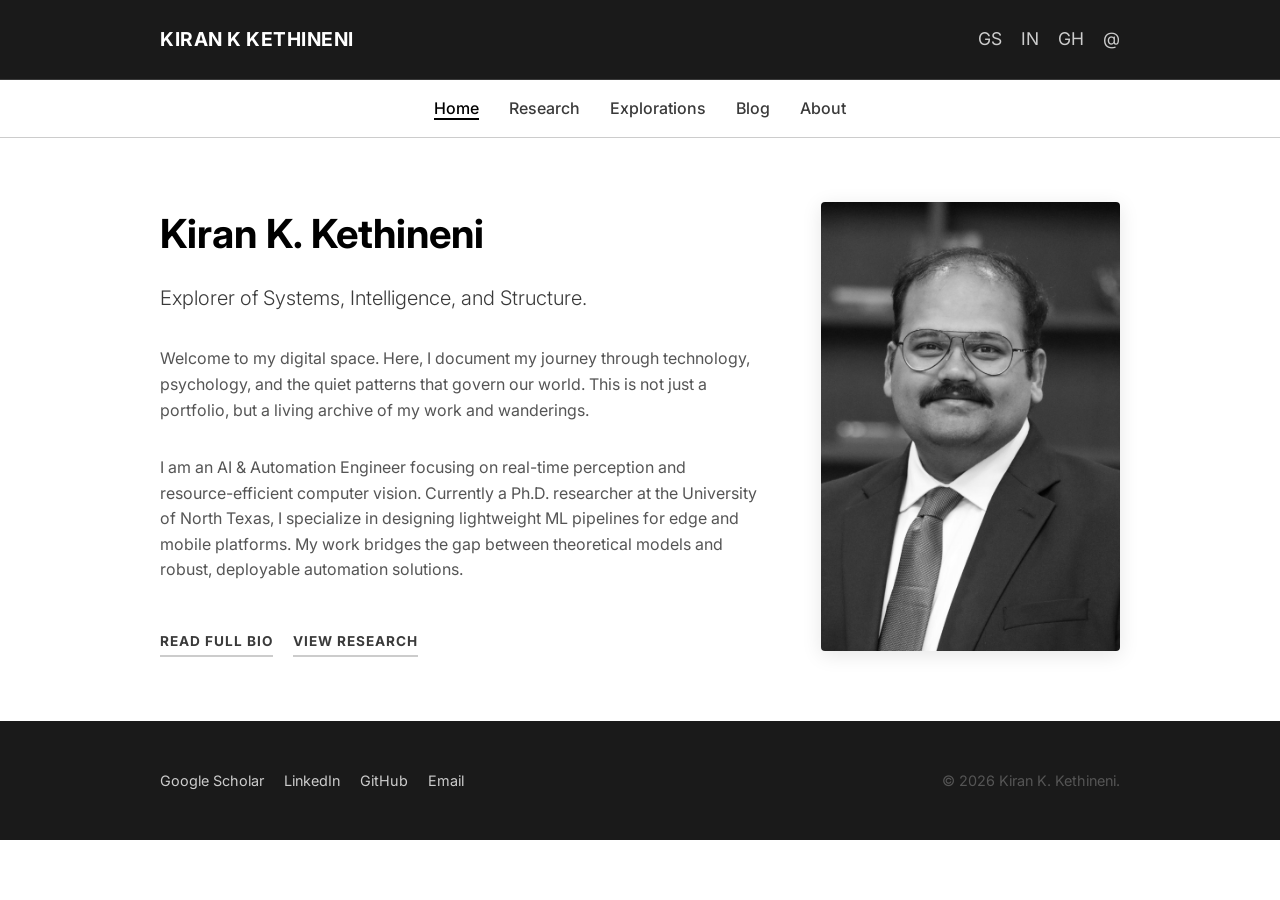
==== index.html @ e65516d9 "first commit" ====
<!DOCTYPE html>
<html lang="en">

<head>
    <meta charset="UTF-8">
    <meta name="viewport" content="width=device-width, initial-scale=1.0">
    <title>Kiran K. Kethineni | Digital Notebook</title>
    <link rel="preconnect" href="https://fonts.googleapis.com">
    <link rel="preconnect" href="https://fonts.gstatic.com" crossorigin>
    <link
        href="https://fonts.googleapis.com/css2?family=Inter:wght@300;400;600;700&family=Roboto:wght@300;400;500&display=swap"
        rel="stylesheet">
    <link rel="stylesheet" href="css/style.css">
    <style>
        .hero-layout {
            display: flex;
            align-items: flex-start;
            /* Align top */
            gap: 4rem;
            margin-top: 4rem;
        }

        .hero-text {
            flex: 2;
        }

        .hero-image-container {
            flex: 1;
            max-width: 300px;
        }

        .hero-image {
            width: 100%;
            height: auto;
            border-radius: 4px;
            /* Slight roundness or strict square? keeping minimal */
            filter: grayscale(100%);
            /* Ensure strict grayscale */
            display: block;
            box-shadow: 0 4px 20px rgba(0, 0, 0, 0.1);
        }

        @media (max-width: 768px) {
            .hero-layout {
                flex-direction: column-reverse;
                /* Image on top on mobile? Or text? Let's do image on top */
                gap: 2rem;
                align-items: center;
                text-align: center;
            }

            .hero-layout {
                flex-direction: column;
            }

            .hero-image-container {
                max-width: 200px;
                margin: 0 auto;
            }
        }
    </style>
</head>

<body>

    <!-- STICKY HEADER -->
    <header></header>

    <!-- NAVIGATION -->
    <nav class="main-nav"></nav>

    <main class="container">
        <!-- HERO SECTION -->
        <section class="hero-layout">

            <div class="hero-text">
                <h1>Kiran K. Kethineni</h1>
                <p style="font-size: 1.25rem; color: var(--gray-700); margin-bottom: 2rem; font-weight: 300;">
                    Explorer of Systems, Intelligence, and Structure.
                </p>

                <p class="mb-4">
                    Welcome to my digital space. Here, I document my journey through technology, psychology, and the
                    quiet patterns that govern our world.
                    This is not just a portfolio, but a living archive of my work and wanderings.
                </p>

                <p class="mb-4">
                    I am an AI & Automation Engineer focusing on real-time perception and resource-efficient computer
                    vision.
                    Currently a Ph.D. researcher at the University of North Texas, I specialize in designing lightweight
                    ML pipelines for edge and mobile platforms.
                    My work bridges the gap between theoretical models and robust, deployable automation solutions.
                </p>

                <div class="flex" style="gap: 20px; flex-wrap: wrap;">
                    <a href="about.html" class="btn-text">Read Full Bio</a>
                    <a href="research.html" class="btn-text">View Research</a>
                </div>
            </div>

            <div class="hero-image-container">
                <img src="images/profile.jpg" alt="Kiran K. Kethineni" class="hero-image">
            </div>

        </section>

        <!-- No other sections as requested (removed work/explore lists) -->

    </main>

    <!-- FOOTER -->
    <footer></footer>

    <script src="js/main.js"></script>
</body>

</html>
---- css/style.css ----
/* STRICT GRAYSCALE PALETTE */
:root {
  --black: #000000;
  --gray-900: #1a1a1a;
  --gray-800: #2a2a2a;
  --gray-700: #3a3a3a;
  --gray-500: #555555;
  --gray-400: #888888;
  --gray-300: #cccccc;
  --gray-100: #f5f5f5;
  --white: #ffffff;

  --bg-body: var(--white);
  --text-main: var(--gray-900);
  --text-muted: var(--gray-500);
  --border-light: var(--gray-300);
  --border-dark: var(--gray-700);
  --header-bg: var(--gray-900);
  --header-text: var(--white);
}

/* GLOBAL RESET & TYPOGRAPHY */
* {
  box-sizing: border-box;
  margin: 0;
  padding: 0;
}

body {
  font-family: 'Inter', 'Roboto', sans-serif;
  color: var(--text-main);
  background-color: var(--bg-body);
  line-height: 1.6;
  font-size: 16px;
  -webkit-font-smoothing: antialiased;
}

a {
  text-decoration: none;
  color: inherit;
  transition: opacity 0.2s ease, border-bottom 0.2s ease;
}

a:hover {
  opacity: 0.7;
}

ul {
  list-style: none;
}

/* LAYOUT UTILITIES */
.container {
  max-width: 1000px;
  margin: 0 auto;
  padding: 0 20px;
}

.flex {
  display: flex;
}

.flex-col {
  display: flex;
  flex-direction: column;
}

.justify-between {
  justify-content: space-between;
}

.align-center {
  align-items: center;
}

.mt-2 {
  margin-top: 1rem;
}

.mt-4 {
  margin-top: 2rem;
}

.mb-2 {
  margin-bottom: 1rem;
}

.mb-4 {
  margin-bottom: 2rem;
}

/* HEADER */
header {
  background-color: var(--header-bg);
  color: var(--header-text);
  padding: 1.5rem 0;
  position: sticky;
  top: 0;
  z-index: 1000;
  border-bottom: 1px solid var(--gray-700);
}

.site-logo {
  font-weight: 700;
  font-size: 1.2rem;
  letter-spacing: 0.5px;
}

.nav-links a {
  margin-left: 20px;
  font-size: 0.9rem;
  color: var(--gray-300);
  text-transform: uppercase;
  letter-spacing: 1px;
}

.nav-links a:hover,
.nav-links a.active {
  color: var(--white);
  border-bottom: 1px solid var(--white);
}

.social-icons a {
  margin-left: 15px;
  color: var(--gray-300);
  font-size: 1.1rem;
}

/* NAVIGATION (Sub-header) */
.main-nav {
  background-color: var(--white);
  border-bottom: 1px solid var(--border-light);
  padding: 1rem 0;
}

.main-nav ul {
  display: flex;
  justify-content: center;
  flex-wrap: wrap;
  gap: 30px;
}

.main-nav a {
  color: var(--gray-700);
  font-weight: 500;
}

.main-nav a:hover {
  color: var(--black);
}

/* FOOTER */
footer {
  background-color: var(--gray-900);
  color: var(--gray-400);
  padding: 3rem 0;
  margin-top: 4rem;
  font-size: 0.9rem;
}

footer .footer-inner {
  width: 100%;
}

footer .social-links {
  display: flex;
  gap: 20px;
}

footer .social-links a {
  margin: 0;
  color: var(--gray-300);
}

footer .copyright {
  margin: 0;
}

@media (max-width: 768px) {
  footer .footer-inner {
    flex-direction: column;
    gap: 20px;
    text-align: center;
  }
}

/* COMPONENTS: ACCORDIONS */
.accordion-item {
  border-bottom: 1px solid var(--border-light);
}

.accordion-header {
  padding: 1.5rem 0;
  cursor: pointer;
  display: flex;
  justify-content: space-between;
  align-items: center;
  font-weight: 600;
  font-size: 1.1rem;
  color: var(--gray-800);
  transition: color 0.3s ease;
}

.accordion-header:hover {
  color: var(--black);
}

.accordion-content {
  max-height: 0;
  overflow: hidden;
  transition: max-height 0.4s ease-out, opacity 0.4s ease;
  opacity: 0;
}

.accordion-content.active {
  padding-bottom: 1.5rem;
  opacity: 1;
}

.accordion-icon {
  font-size: 1.2rem;
  transition: transform 0.3s ease;
}

.active .accordion-icon {
  transform: rotate(180deg);
}

/* TYPOGRAPHY COMPONENTS */
h1 {
  font-size: 2.5rem;
  font-weight: 700;
  color: var(--black);
  margin-bottom: 1rem;
}

h2 {
  font-size: 1.8rem;
  font-weight: 600;
  color: var(--gray-800);
  margin-bottom: 1.5rem;
  margin-top: 3rem;
  border-left: 4px solid var(--gray-300);
  padding-left: 1rem;
}

p {
  color: var(--gray-500);
  margin-bottom: 1rem;
  max-width: 700px;
}

/* BUTTONS (Text based mostly) */
.btn-text {
  text-transform: uppercase;
  font-size: 0.85rem;
  font-weight: 700;
  letter-spacing: 1px;
  border-bottom: 2px solid var(--gray-300);
  padding-bottom: 2px;
  color: var(--gray-700);
  display: inline-block;
  margin-top: 1rem;
}

.btn-text:hover {
  color: var(--black);
  border-color: var(--black);
}
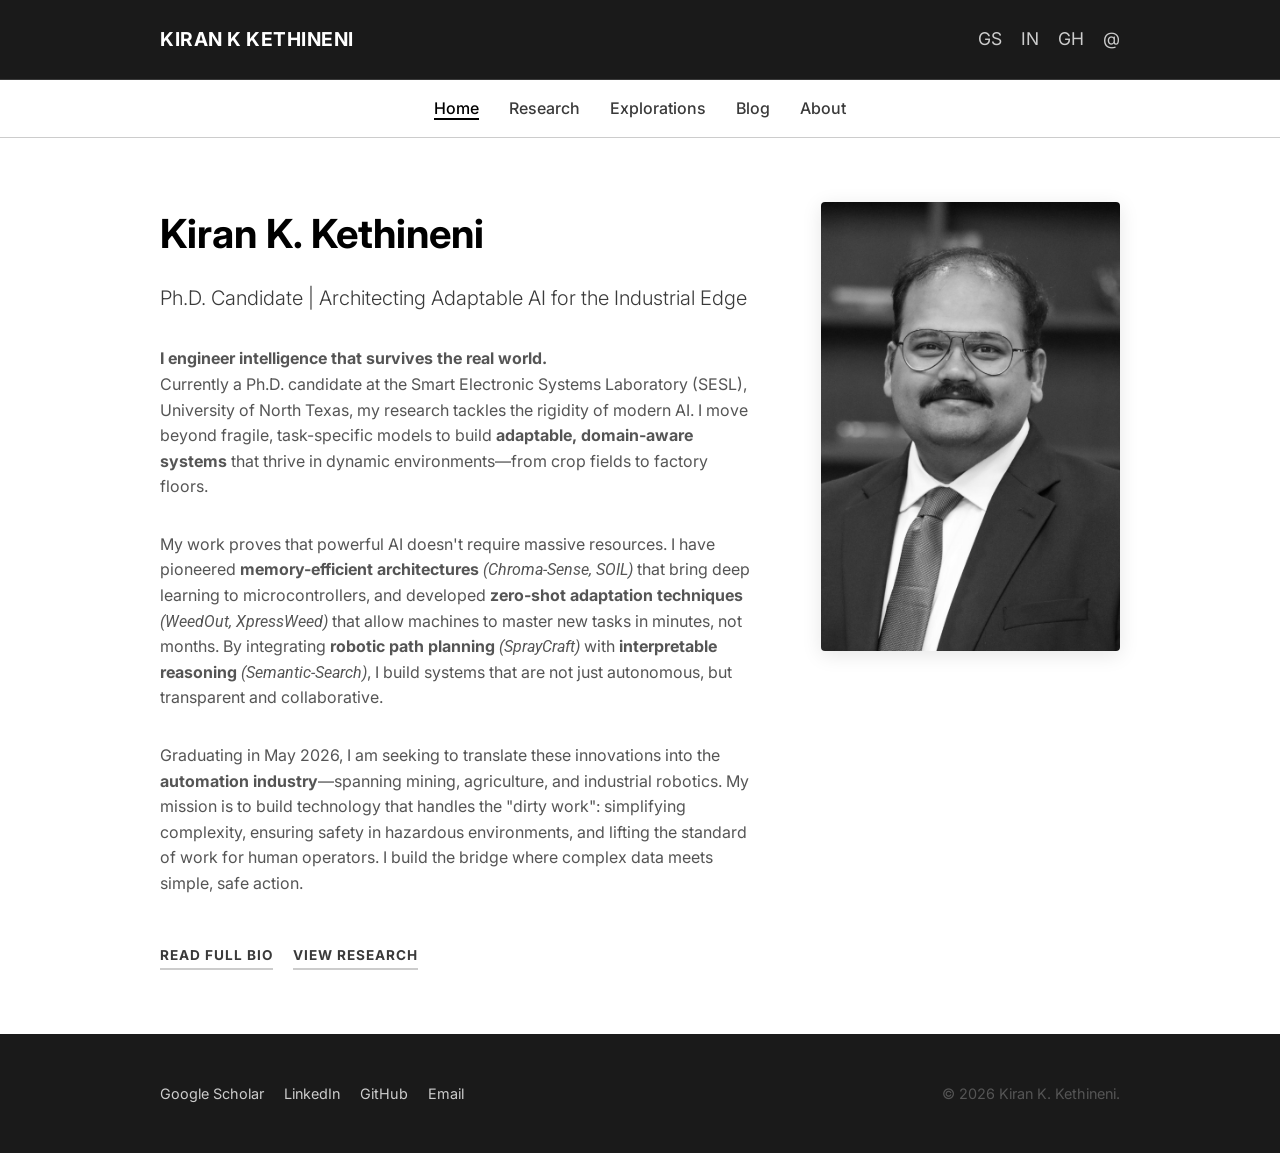
==== commit 156cb7ee: "Timeline start" ====
--- a/index.html
+++ b/index.html
@@ -76,21 +76,33 @@
             <div class="hero-text">
                 <h1>Kiran K. Kethineni</h1>
                 <p style="font-size: 1.25rem; color: var(--gray-700); margin-bottom: 2rem; font-weight: 300;">
-                    Explorer of Systems, Intelligence, and Structure.
+                    Ph.D. Candidate | Architecting Adaptable AI for the Industrial Edge
                 </p>
 
                 <p class="mb-4">
-                    Welcome to my digital space. Here, I document my journey through technology, psychology, and the
-                    quiet patterns that govern our world.
-                    This is not just a portfolio, but a living archive of my work and wanderings.
+                    <strong>I engineer intelligence that survives the real world.</strong><br>
+                    Currently a Ph.D. candidate at the Smart Electronic Systems Laboratory (SESL), University of North
+                    Texas, my research tackles the rigidity of modern AI. I move beyond fragile, task-specific models to
+                    build <strong>adaptable, domain-aware systems</strong> that thrive in dynamic environments—from crop
+                    fields to factory floors.
                 </p>
 
                 <p class="mb-4">
-                    I am an AI & Automation Engineer focusing on real-time perception and resource-efficient computer
-                    vision.
-                    Currently a Ph.D. researcher at the University of North Texas, I specialize in designing lightweight
-                    ML pipelines for edge and mobile platforms.
-                    My work bridges the gap between theoretical models and robust, deployable automation solutions.
+                    My work proves that powerful AI doesn't require massive resources. I have pioneered
+                    <strong>memory-efficient architectures</strong> <em>(Chroma-Sense, SOIL)</em> that bring deep
+                    learning to microcontrollers, and developed <strong>zero-shot adaptation techniques</strong>
+                    <em>(WeedOut, XpressWeed)</em> that allow machines to master new tasks in minutes, not months. By
+                    integrating <strong>robotic path planning</strong> <em>(SprayCraft)</em> with <strong>interpretable
+                        reasoning</strong> <em>(Semantic-Search)</em>, I build systems that are not just autonomous, but
+                    transparent and collaborative.
+                </p>
+
+                <p class="mb-4">
+                    Graduating in May 2026, I am seeking to translate these innovations into the <strong>automation
+                        industry</strong>—spanning mining, agriculture, and industrial robotics. My mission is to build
+                    technology that handles the "dirty work": simplifying complexity, ensuring safety in hazardous
+                    environments, and lifting the standard of work for human operators. I build the bridge where complex
+                    data meets simple, safe action.
                 </p>
 
                 <div class="flex" style="gap: 20px; flex-wrap: wrap;">
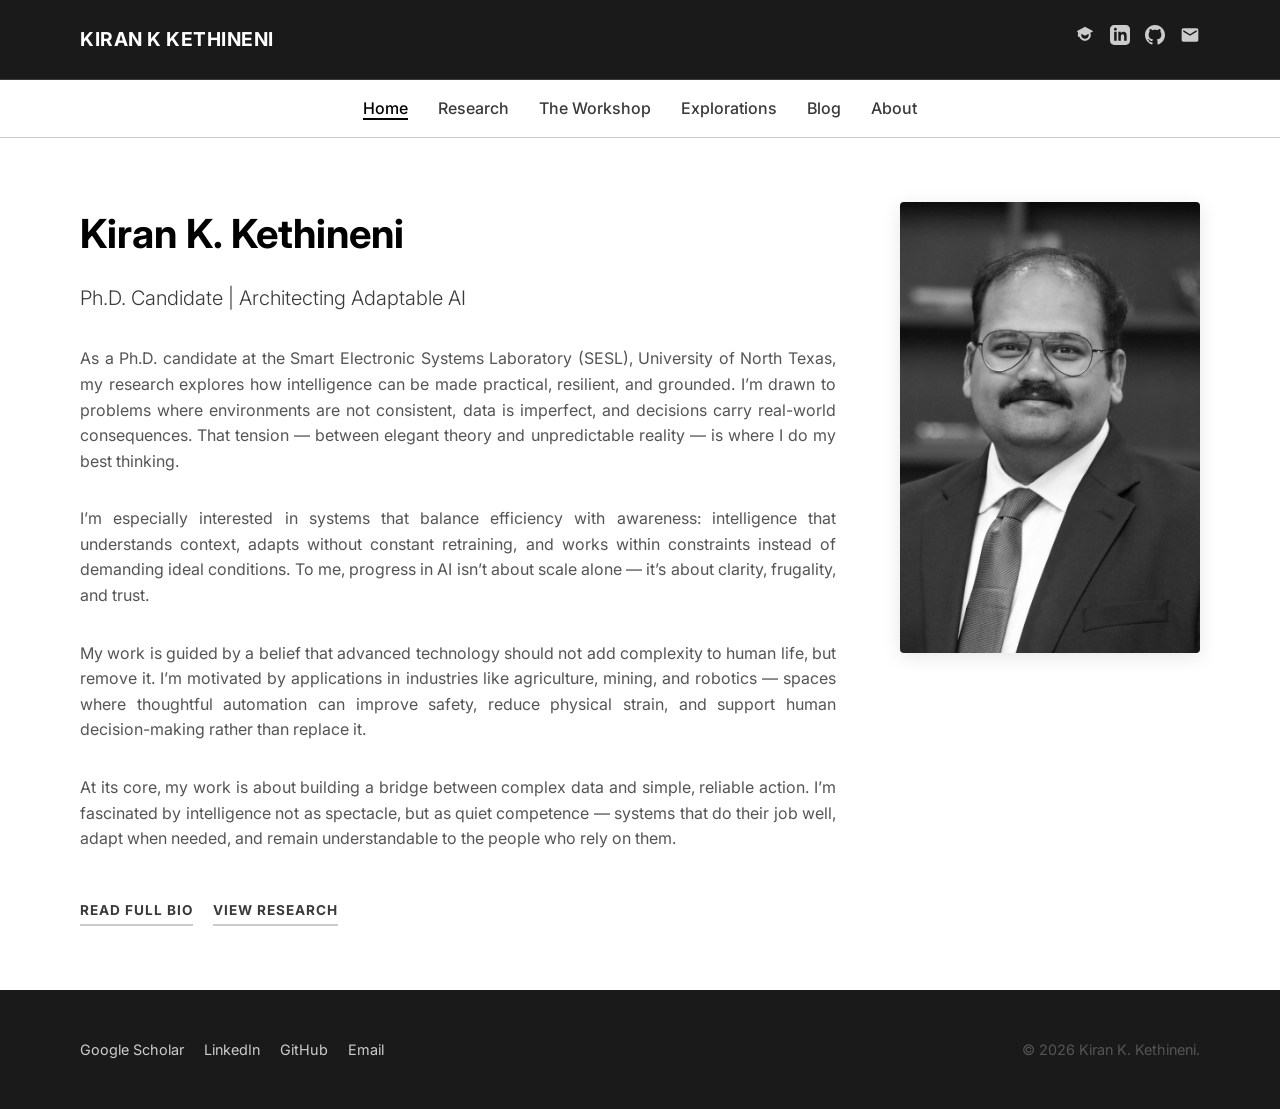
==== commit 31d3b1ff: "Timeline done" ====
--- a/index.html
+++ b/index.html
@@ -76,33 +76,35 @@
             <div class="hero-text">
                 <h1>Kiran K. Kethineni</h1>
                 <p style="font-size: 1.25rem; color: var(--gray-700); margin-bottom: 2rem; font-weight: 300;">
-                    Ph.D. Candidate | Architecting Adaptable AI for the Industrial Edge
+                    Ph.D. Candidate | Architecting Adaptable AI
                 </p>
 
-                <p class="mb-4">
-                    <strong>I engineer intelligence that survives the real world.</strong><br>
-                    Currently a Ph.D. candidate at the Smart Electronic Systems Laboratory (SESL), University of North
-                    Texas, my research tackles the rigidity of modern AI. I move beyond fragile, task-specific models to
-                    build <strong>adaptable, domain-aware systems</strong> that thrive in dynamic environments—from crop
-                    fields to factory floors.
+                <p class="mb-4" style="text-align: justify;">
+                    As a Ph.D. candidate at the Smart Electronic Systems Laboratory (SESL), University of North Texas,
+                    my research explores how intelligence can be made practical, resilient, and grounded. I’m drawn to
+                    problems where environments are not consistent, data is imperfect, and decisions carry real-world
+                    consequences. That tension — between elegant theory and unpredictable reality — is where I do my
+                    best thinking.
                 </p>
 
-                <p class="mb-4">
-                    My work proves that powerful AI doesn't require massive resources. I have pioneered
-                    <strong>memory-efficient architectures</strong> <em>(Chroma-Sense, SOIL)</em> that bring deep
-                    learning to microcontrollers, and developed <strong>zero-shot adaptation techniques</strong>
-                    <em>(WeedOut, XpressWeed)</em> that allow machines to master new tasks in minutes, not months. By
-                    integrating <strong>robotic path planning</strong> <em>(SprayCraft)</em> with <strong>interpretable
-                        reasoning</strong> <em>(Semantic-Search)</em>, I build systems that are not just autonomous, but
-                    transparent and collaborative.
+                <p class="mb-4" style="text-align: justify;">
+                    I’m especially interested in systems that balance efficiency with awareness: intelligence that
+                    understands context, adapts without constant retraining, and works within constraints instead of
+                    demanding ideal conditions. To me, progress in AI isn’t about scale alone — it’s about clarity,
+                    frugality, and trust.
                 </p>
 
-                <p class="mb-4">
-                    Graduating in May 2026, I am seeking to translate these innovations into the <strong>automation
-                        industry</strong>—spanning mining, agriculture, and industrial robotics. My mission is to build
-                    technology that handles the "dirty work": simplifying complexity, ensuring safety in hazardous
-                    environments, and lifting the standard of work for human operators. I build the bridge where complex
-                    data meets simple, safe action.
+                <p class="mb-4" style="text-align: justify;">
+                    My work is guided by a belief that advanced technology should not add complexity to human life, but
+                    remove it. I’m motivated by applications in industries like agriculture, mining, and robotics —
+                    spaces where thoughtful automation can improve safety, reduce physical strain, and support human
+                    decision-making rather than replace it.
+                </p>
+
+                <p class="mb-4" style="text-align: justify;">
+                    At its core, my work is about building a bridge between complex data and simple, reliable action.
+                    I’m fascinated by intelligence not as spectacle, but as quiet competence — systems that do their job
+                    well, adapt when needed, and remain understandable to the people who rely on them.
                 </p>
 
                 <div class="flex" style="gap: 20px; flex-wrap: wrap;">
--- a/css/style.css
+++ b/css/style.css
@@ -51,9 +51,10 @@
 
 /* LAYOUT UTILITIES */
 .container {
-  max-width: 1000px;
+  max-width: 1200px;
   margin: 0 auto;
-  padding: 0 20px;
+  padding: 0 40px;
+  /* Slight increase in padding for wider layout */
 }
 
 .flex {
@@ -247,7 +248,7 @@
 p {
   color: var(--gray-500);
   margin-bottom: 1rem;
-  max-width: 700px;
+  max-width: 100%;
 }
 
 /* BUTTONS (Text based mostly) */
@@ -266,4 +267,117 @@
 .btn-text:hover {
   color: var(--black);
   border-color: var(--black);
+}
+
+/* TIMELINE COMPONENT */
+.timeline-section {
+  position: relative;
+  max-width: 100%;
+  margin: 4rem 0;
+  /* Align left with container padding or keep auto if centered? Container has padding. */
+  /* Let's keep margin: 4rem auto but 100% width fills container */
+  padding-left: 140px;
+  /* Space for year label */
+}
+
+/* The Vertical Line */
+.timeline-section::before {
+  content: '';
+  position: absolute;
+  top: 0;
+  bottom: 0;
+  left: 120px;
+  /* Line position */
+  width: 2px;
+  background: var(--border-light);
+}
+
+.timeline-entry {
+  position: relative;
+  margin-bottom: 4rem;
+}
+
+/* The Dot */
+.timeline-entry::before {
+  content: '';
+  position: absolute;
+  /*
+       Container padding-left: 140px.
+       Line left: 120px.
+       Difference: -20px relative to entry content start.
+       Dot width: 12px -> center at 6px.
+       Left: -20px - 6px = -26px.
+    */
+  left: -26px;
+  top: 5px;
+  width: 12px;
+  height: 12px;
+  background: var(--white);
+  border: 2px solid var(--black);
+  border-radius: 50%;
+  z-index: 1;
+}
+
+/* The Year Label - Moved to left */
+.timeline-year-label {
+  position: absolute;
+  left: -140px;
+  /* Move into the padding area */
+  width: 110px;
+  /* Width up to near the line */
+  text-align: right;
+  top: 0px;
+  font-weight: 700;
+  color: var(--black);
+  font-size: 1rem;
+  line-height: 1.2;
+  padding-right: 15px;
+}
+
+.timeline-role {
+  font-size: 1.25rem;
+  font-weight: 600;
+  color: var(--gray-800);
+  margin-bottom: 0.25rem;
+  margin-top: -5px;
+  /* Alignment fix with dot */
+}
+
+.timeline-location {
+  font-size: 0.95rem;
+  color: var(--gray-500);
+  margin-bottom: 1rem;
+  text-transform: uppercase;
+  letter-spacing: 0.5px;
+}
+
+.timeline-body {
+  color: var(--gray-500);
+  max-width: 100%;
+  text-align: justify;
+}
+
+@media (max-width: 768px) {
+  .timeline-section {
+    padding-left: 40px;
+  }
+
+  .timeline-section::before {
+    left: 20px;
+  }
+
+  .timeline-entry::before {
+    left: -26px;
+    /* 20 (line) - 40 (padding) - 6 (half dot) = -26 */
+  }
+
+  .timeline-year-label {
+    position: relative;
+    left: 0;
+    text-align: left;
+    margin-bottom: 0.5rem;
+    width: auto;
+    padding-right: 0;
+    color: var(--gray-500);
+  }
 }
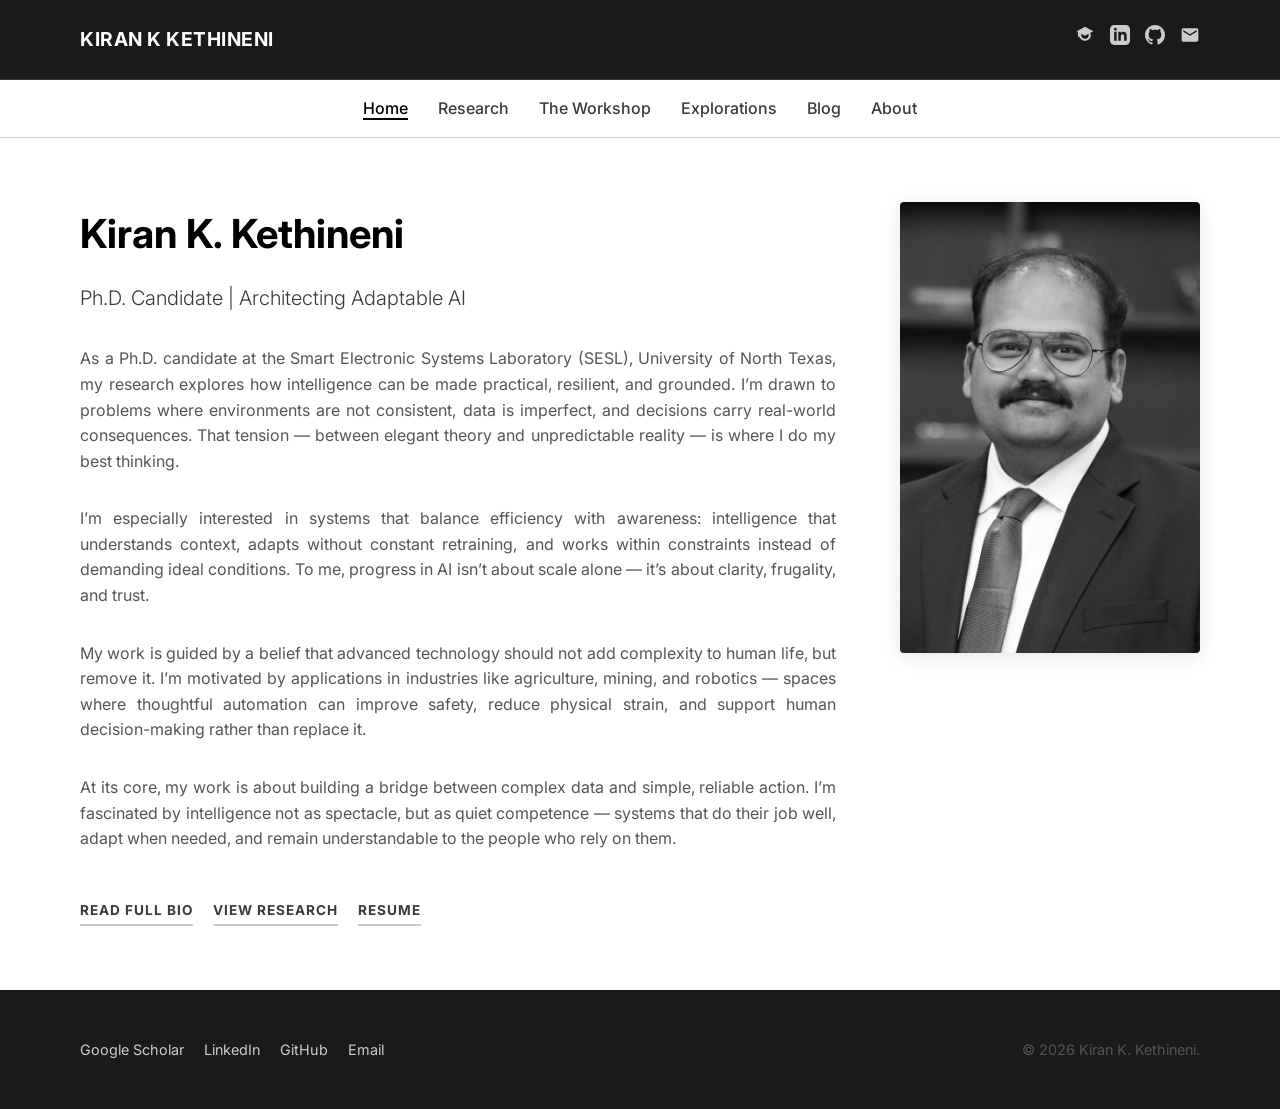
==== commit 78828cd8: "Workshop with hexagon" ====
--- a/index.html
+++ b/index.html
@@ -110,6 +110,7 @@
                 <div class="flex" style="gap: 20px; flex-wrap: wrap;">
                     <a href="about.html" class="btn-text">Read Full Bio</a>
                     <a href="research.html" class="btn-text">View Research</a>
+                    <a href="KIRAN K KETHINENI.pdf" class="btn-text" target="_blank">Resume</a>
                 </div>
             </div>
 
--- a/css/style.css
+++ b/css/style.css
@@ -380,4 +380,103 @@
     padding-right: 0;
     color: var(--gray-500);
   }
+}
+
+/* HEXAGONAL CLUSTER */
+.hex-cluster {
+  display: flex;
+  justify-content: center;
+  align-items: center;
+  flex-wrap: wrap;
+  max-width: 800px;
+  margin: 4rem auto;
+  gap: 20px;
+  /* Adjust based on overlap needs */
+}
+
+.hex-tile {
+  width: 200px;
+  height: 230px;
+  background-color: var(--gray-100);
+  position: relative;
+  clip-path: polygon(50% 0%, 100% 25%, 100% 75%, 50% 100%, 0% 75%, 0% 25%);
+  transition: transform 0.3s ease, background-color 0.3s ease;
+  cursor: pointer;
+  display: flex;
+  flex-direction: column;
+  justify-content: center;
+  align-items: center;
+  text-align: center;
+  padding: 1rem;
+}
+
+.hex-tile:hover {
+  transform: scale(1.05);
+  background-color: var(--gray-300);
+}
+
+.hex-tile h3 {
+  font-size: 1.1rem;
+  margin-bottom: 0.5rem;
+  color: var(--gray-900);
+}
+
+.hex-tile p {
+  font-size: 0.8rem;
+  color: var(--gray-500);
+  margin: 0;
+}
+
+/* MODAL STYLES */
+.modal-overlay {
+  position: fixed;
+  top: 0;
+  left: 0;
+  width: 100%;
+  height: 100%;
+  background: rgba(0, 0, 0, 0.7);
+  display: flex;
+  justify-content: center;
+  align-items: center;
+  z-index: 2000;
+  opacity: 0;
+  pointer-events: none;
+  transition: opacity 0.3s ease;
+}
+
+.modal-overlay.active {
+  opacity: 1;
+  pointer-events: auto;
+}
+
+.modal-content {
+  background: var(--white);
+  padding: 2rem;
+  width: 90%;
+  max-width: 900px;
+  max-height: 80vh;
+  overflow-y: auto;
+  border-radius: 8px;
+  position: relative;
+  transform: translateY(20px);
+  transition: transform 0.3s ease;
+}
+
+.modal-overlay.active .modal-content {
+  transform: translateY(0);
+}
+
+.modal-close-btn {
+  position: absolute;
+  top: 1rem;
+  right: 1rem;
+  background: none;
+  border: none;
+  font-size: 1.5rem;
+  cursor: pointer;
+  color: var(--gray-500);
+}
+
+.modal-close-btn:hover {
+  color: var(--black);
 }
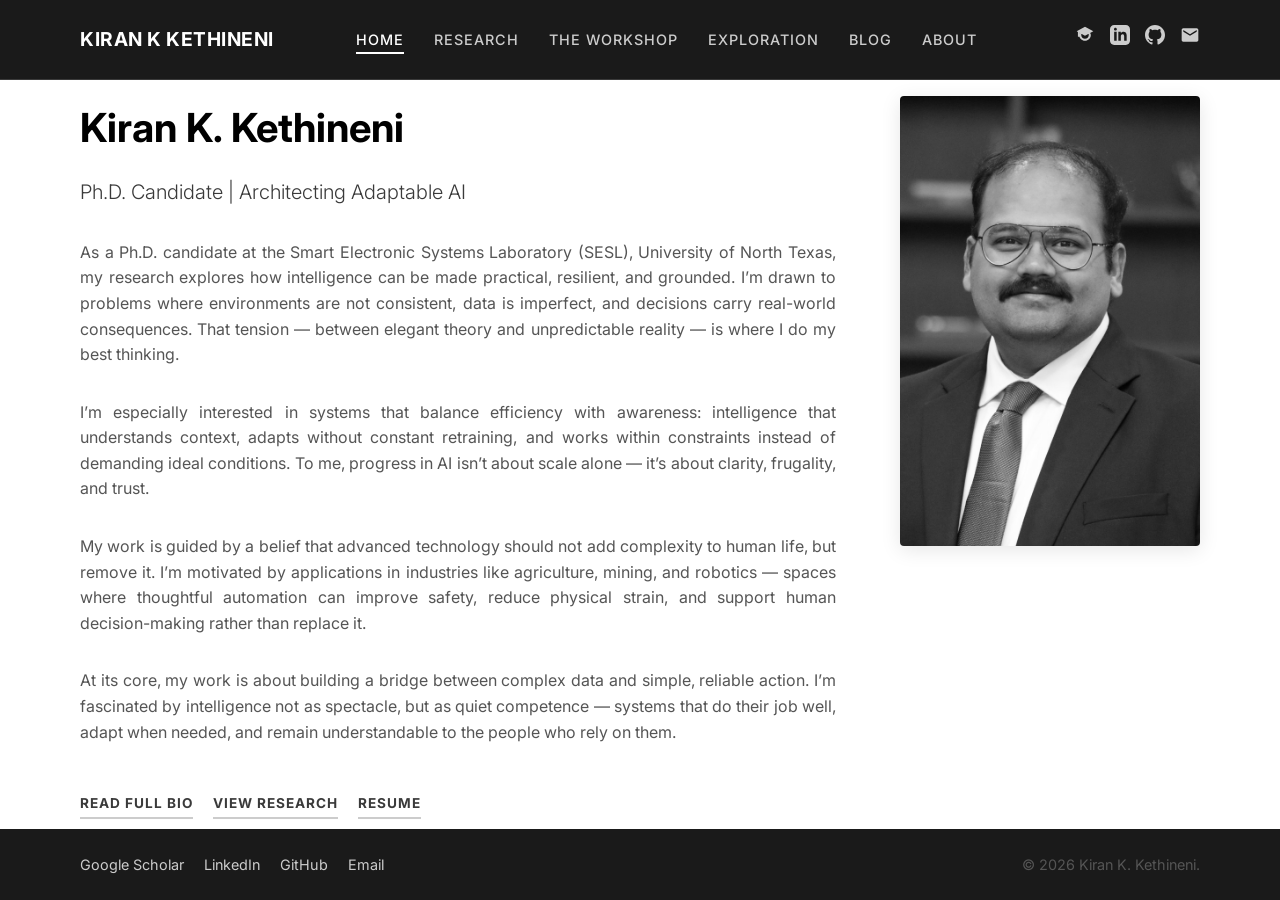
==== commit ae704229: "Cosmetics of V1" ====
--- a/index.html
+++ b/index.html
@@ -17,7 +17,8 @@
             align-items: flex-start;
             /* Align top */
             gap: 4rem;
-            margin-top: 4rem;
+            gap: 4rem;
+            margin-top: 1rem;
         }
 
         .hero-text {
--- a/css/style.css
+++ b/css/style.css
@@ -33,6 +33,9 @@
   line-height: 1.6;
   font-size: 16px;
   -webkit-font-smoothing: antialiased;
+  display: flex;
+  flex-direction: column;
+  min-height: 100vh;
 }
 
 a {
@@ -55,6 +58,13 @@
   margin: 0 auto;
   padding: 0 40px;
   /* Slight increase in padding for wider layout */
+}
+
+/* Main content expands to push footer down */
+main.container {
+  flex: 1;
+  width: 100%;
+  /* Ensure it spans width */
 }
 
 .flex {
@@ -107,18 +117,30 @@
   letter-spacing: 0.5px;
 }
 
-.nav-links a {
-  margin-left: 20px;
-  font-size: 0.9rem;
+/* HEADER NAV (Merged) */
+.header-nav ul {
+  display: flex;
+  gap: 30px;
+  list-style: none;
+  margin: 0;
+  padding: 0;
+}
+
+.header-nav a {
   color: var(--gray-300);
   text-transform: uppercase;
+  font-size: 0.9rem;
+  font-weight: 500;
   letter-spacing: 1px;
-}
-
-.nav-links a:hover,
-.nav-links a.active {
+  padding-bottom: 4px;
+  border-bottom: 2px solid transparent;
+  transition: all 0.2s ease;
+}
+
+.header-nav a:hover,
+.header-nav a.active {
   color: var(--white);
-  border-bottom: 1px solid var(--white);
+  border-bottom: 2px solid var(--white);
 }
 
 .social-icons a {
@@ -127,35 +149,13 @@
   font-size: 1.1rem;
 }
 
-/* NAVIGATION (Sub-header) */
-.main-nav {
-  background-color: var(--white);
-  border-bottom: 1px solid var(--border-light);
-  padding: 1rem 0;
-}
-
-.main-nav ul {
-  display: flex;
-  justify-content: center;
-  flex-wrap: wrap;
-  gap: 30px;
-}
-
-.main-nav a {
-  color: var(--gray-700);
-  font-weight: 500;
-}
-
-.main-nav a:hover {
-  color: var(--black);
-}
-
 /* FOOTER */
 footer {
   background-color: var(--gray-900);
   color: var(--gray-400);
-  padding: 3rem 0;
-  margin-top: 4rem;
+  padding: 1.5rem 0;
+  margin-top: auto;
+  /* Pushes to bottom if flex container has space */
   font-size: 0.9rem;
 }
 
@@ -270,12 +270,36 @@
 }
 
 /* TIMELINE COMPONENT */
+/* TIMELINE COMPONENT */
+.timeline-scroll-wrapper {
+  max-height: 600px;
+  overflow-y: auto;
+  position: relative;
+  /* Scrollbar Styling */
+  scrollbar-width: thin;
+  scrollbar-color: var(--gray-400) var(--gray-100);
+  border-top: 1px solid var(--border-light);
+  border-bottom: 1px solid var(--border-light);
+  padding: 2rem 0;
+}
+
+.timeline-scroll-wrapper::-webkit-scrollbar {
+  width: 6px;
+}
+
+.timeline-scroll-wrapper::-webkit-scrollbar-track {
+  background: var(--gray-100);
+}
+
+.timeline-scroll-wrapper::-webkit-scrollbar-thumb {
+  background-color: var(--gray-400);
+  border-radius: 10px;
+}
+
 .timeline-section {
   position: relative;
   max-width: 100%;
-  margin: 4rem 0;
-  /* Align left with container padding or keep auto if centered? Container has padding. */
-  /* Let's keep margin: 4rem auto but 100% width fills container */
+  margin: 0;
   padding-left: 140px;
   /* Space for year label */
 }
@@ -384,35 +408,83 @@
 
 /* HEXAGONAL CLUSTER */
 .hex-cluster {
-  display: flex;
-  justify-content: center;
-  align-items: center;
-  flex-wrap: wrap;
-  max-width: 800px;
-  margin: 4rem auto;
-  gap: 20px;
-  /* Adjust based on overlap needs */
+  position: relative;
+  width: 100%;
+  height: 600px;
+  /* Reduced min-height */
+  max-width: 1000px;
+  margin: 0 auto;
+  /* Changed to 0 to prevent extra margin */
+  /* Reduced margin */
+  /* Removed flex properties as we are doing absolute positioning */
+}
+
+.workshop-wrapper {
+  position: relative;
+  width: 100%;
+  height: calc(100vh - 220px);
+  min-height: 500px;
+  overflow: hidden;
+  /* Hide scrollbars */
+  border: none;
+  background: var(--white);
+  margin-top: 0.5rem;
+  /* Reduced from 1rem */
+  margin-bottom: 0.5rem;
+  /* Reduced from 1rem */
+  display: flex;
+  flex-direction: column;
+  padding: 0.25rem;
+  /* Reduced padding */
+}
+
+.workshop-wrapper h1 {
+  margin-bottom: 0.2rem;
+  margin-top: 0;
+  line-height: 1.1;
+}
+
+.workshop-wrapper p {
+  margin-top: 0;
+  margin-bottom: 0.5rem;
 }
 
 .hex-tile {
-  width: 200px;
-  height: 230px;
+  width: 154px;
+  /* Increased from 140px */
+  height: 177px;
+  /* Increased from 161px */
   background-color: var(--gray-100);
-  position: relative;
+  position: absolute;
+  /* Changed (was relative/flex item) */
+  left: 50%;
+  top: 50%;
+  transform: translate(-50%, -50%);
+  /* Centered by default */
   clip-path: polygon(50% 0%, 100% 25%, 100% 75%, 50% 100%, 0% 75%, 0% 25%);
-  transition: transform 0.3s ease, background-color 0.3s ease;
+  transition: all 0.5s cubic-bezier(0.25, 0.8, 0.25, 1);
+  /* Smoother pop-in */
   cursor: pointer;
   display: flex;
   flex-direction: column;
   justify-content: center;
   align-items: center;
   text-align: center;
-  padding: 1rem;
+  padding: 0.5rem;
+  /* Reduced padding */
+  opacity: 0;
+  /* Hide initially until JS places them */
+}
+
+.hex-tile.placed {
+  opacity: 1;
 }
 
 .hex-tile:hover {
-  transform: scale(1.05);
+  /* transform: scale(1.05); REMOVED per user request */
   background-color: var(--gray-300);
+  z-index: 10;
+  box-shadow: 0 10px 20px rgba(0, 0, 0, 0.1);
 }
 
 .hex-tile h3 {
@@ -479,4 +551,228 @@
 
 .modal-close-btn:hover {
   color: var(--black);
-}+}
+
+/* Modal Content Typography Override */
+.modal-content h2 {
+  text-align: center;
+  border-left: none;
+  padding-left: 0;
+  margin-top: 0;
+}
+
+.modal-content p {
+  text-align: justify;
+}
+
+.modal-content ul {
+  list-style-type: disc;
+  padding-left: 1.5rem;
+  margin-bottom: 1.5rem;
+  color: var(--gray-500);
+}
+
+.modal-content li {
+  margin-bottom: 0.5rem;
+  text-align: justify;
+}
+
+/* EXPLORATION PAGE STYLES */
+@import url('https://fonts.googleapis.com/css2?family=Patrick+Hand&display=swap');
+
+.sketch-font {
+  font-family: 'Patrick Hand', cursive;
+}
+
+.view-container {
+  position: relative;
+  width: 100%;
+  height: calc(100vh - 220px);
+  min-height: 500px;
+  /* Fixed height container for the "app" feel */
+  overflow: hidden;
+  border: 2px solid var(--black);
+  border-radius: 4px;
+  /* Rough corner could use SVG border image later */
+  background: var(--white);
+  margin-top: 2rem;
+  margin-bottom: 2rem;
+}
+
+/* Make views transparent so they inherit container background or texture */
+.view-section {
+  position: absolute;
+  top: 0;
+  left: 0;
+  width: 100%;
+  height: 100%;
+  background: rgba(255, 255, 255, 0.9);
+  /* Slight opacity to see texture if applied to container, or just white */
+  transition: transform 0.5s ease-in-out;
+  display: flex;
+  flex-direction: column;
+  padding: 0.5rem;
+  overflow-y: auto;
+}
+
+/* Match buttons: Black circle with white text for topics */
+.topic-marker {
+  width: 140px;
+  height: 140px;
+  border: 2px solid var(--black);
+  border-radius: 50%;
+  background: var(--white);
+  color: var(--black);
+  display: flex;
+  justify-content: center;
+  align-items: center;
+  cursor: pointer;
+  transition: transform 0.2s, box-shadow 0.2s;
+  font-family: 'Patrick Hand', cursive;
+  text-align: center;
+  font-size: 1rem;
+  padding: 10px;
+  line-height: 1.2;
+}
+
+.topic-marker:hover {
+  transform: scale(1.1);
+  box-shadow: 2px 2px 0px var(--gray-500);
+}
+
+/* Slide Logic */
+.view-section.active {
+  transform: translateX(0);
+  z-index: 10;
+}
+
+.view-section.next {
+  transform: translateX(100%);
+  z-index: 20;
+}
+
+.view-section.prev {
+  transform: translateX(-100%);
+  z-index: 5;
+}
+
+
+/* Specific view overrides */
+#view-map {
+  overflow: hidden;
+}
+
+#view-landscape {
+  overflow: hidden;
+}
+
+#landscape-title {
+  color: var(--white);
+  background-color: var(--black);
+  padding: 0.5rem 1.5rem;
+  border-radius: 255px 15px 225px 15px / 15px 225px 15px 255px;
+  border: 2px solid var(--white);
+  width: fit-content;
+  margin: 0.25rem auto 0.5rem auto;
+  border-left: none;
+  box-shadow: 4px 4px 0px rgba(0, 0, 0, 0.2);
+}
+
+/* Sketch Components */
+.sketch-btn {
+  font-family: 'Patrick Hand', cursive;
+  font-size: 1.5rem;
+  padding: 1rem 2rem;
+  border: 2px solid var(--white);
+  border-radius: 255px 15px 225px 15px / 15px 225px 15px 255px;
+  /* Sketchy border radius */
+  background: var(--black);
+  color: var(--white);
+  cursor: pointer;
+  transition: transform 0.2s ease, box-shadow 0.2s ease;
+  margin: 1rem;
+}
+
+.sketch-btn:hover {
+  transform: rotate(-2deg) scale(1.05);
+  box-shadow: 2px 2px 0px var(--gray-500);
+  z-index: 100;
+  /* Bring to front on hover */
+}
+
+/* Tooltip */
+.sketch-btn::after {
+  content: attr(data-tooltip);
+  position: absolute;
+  bottom: 120%;
+  left: 50%;
+  transform: translateX(-50%) scale(0);
+  background: var(--white);
+  color: var(--black);
+  border: 1px solid var(--black);
+  padding: 0.5rem 1rem;
+  border-radius: 4px;
+  font-size: 0.9rem;
+  white-space: nowrap;
+  pointer-events: none;
+  opacity: 0;
+  transition: opacity 0.2s ease, transform 0.2s ease;
+  box-shadow: 2px 2px 0px rgba(0, 0, 0, 0.1);
+  font-family: 'Patrick Hand', cursive;
+  z-index: 101;
+}
+
+.sketch-btn:hover::after {
+  opacity: 1;
+  transform: translateX(-50%) scale(1);
+}
+
+.back-arrow {
+  position: absolute;
+  top: 1rem;
+  left: 1rem;
+  font-size: 1.2rem;
+  cursor: pointer;
+  z-index: 100;
+  font-family: 'Patrick Hand', cursive;
+  display: none;
+  background-color: var(--black);
+  color: var(--white);
+  padding: 0.5rem 1rem;
+  border: 2px solid var(--white);
+  border-radius: 255px 15px 225px 15px / 15px 225px 15px 255px;
+  box-shadow: 2px 2px 0px rgba(0, 0, 0, 0.1);
+  transition: transform 0.2s ease, box-shadow 0.2s ease;
+}
+
+.back-arrow:hover {
+  transform: scale(1.05);
+  box-shadow: 3px 3px 0px rgba(0, 0, 0, 0.2);
+}
+
+/* Map specific */
+.map-grid {
+  display: grid;
+  grid-template-columns: repeat(auto-fit, minmax(200px, 1fr));
+  gap: 2rem;
+  height: 100%;
+  align-content: center;
+  justify-items: center;
+}
+
+.landscape-canvas {
+  flex: 1;
+  display: flex;
+  justify-content: center;
+  align-items: center;
+  align-content: flex-start;
+  flex-wrap: wrap;
+  gap: 20px;
+  border: 1px dashed var(--gray-300);
+  margin-top: 0.5rem;
+  position: relative;
+  padding: 20px;
+  overflow-y: auto;
+}
+
+/* Old topic-marker removed, handled above */
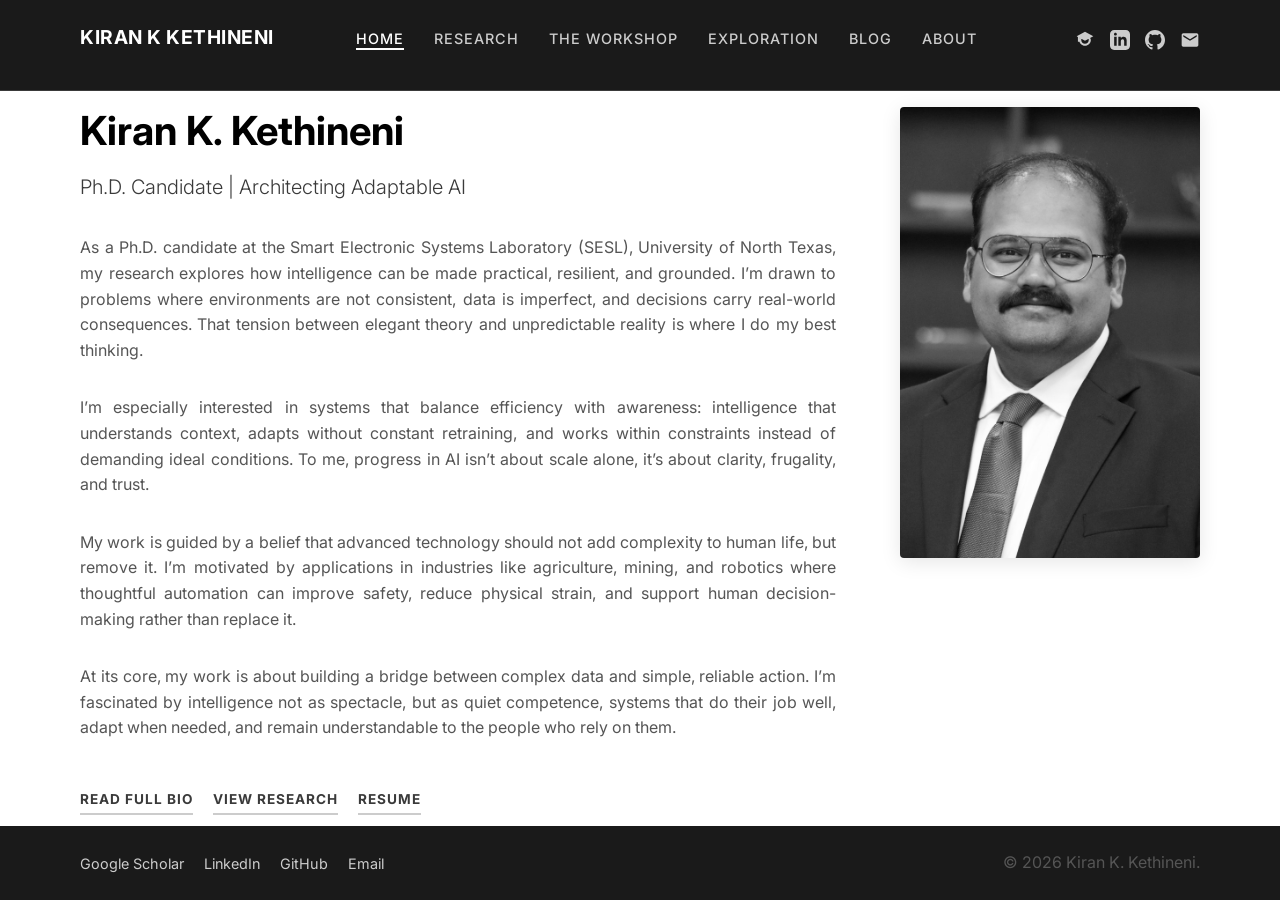
==== commit ef62da1e: "dashes on index" ====
--- a/index.html
+++ b/index.html
@@ -84,27 +84,27 @@
                     As a Ph.D. candidate at the Smart Electronic Systems Laboratory (SESL), University of North Texas,
                     my research explores how intelligence can be made practical, resilient, and grounded. I’m drawn to
                     problems where environments are not consistent, data is imperfect, and decisions carry real-world
-                    consequences. That tension — between elegant theory and unpredictable reality — is where I do my
-                    best thinking.
+                    consequences. That tension between elegant theory and unpredictable reality is where I do my best
+                    thinking.
                 </p>
 
                 <p class="mb-4" style="text-align: justify;">
                     I’m especially interested in systems that balance efficiency with awareness: intelligence that
                     understands context, adapts without constant retraining, and works within constraints instead of
-                    demanding ideal conditions. To me, progress in AI isn’t about scale alone — it’s about clarity,
+                    demanding ideal conditions. To me, progress in AI isn’t about scale alone, it’s about clarity,
                     frugality, and trust.
                 </p>
 
                 <p class="mb-4" style="text-align: justify;">
                     My work is guided by a belief that advanced technology should not add complexity to human life, but
-                    remove it. I’m motivated by applications in industries like agriculture, mining, and robotics —
-                    spaces where thoughtful automation can improve safety, reduce physical strain, and support human
-                    decision-making rather than replace it.
+                    remove it. I’m motivated by applications in industries like agriculture, mining, and robotics where
+                    thoughtful automation can improve safety, reduce physical strain, and support human decision-making
+                    rather than replace it.
                 </p>
 
                 <p class="mb-4" style="text-align: justify;">
                     At its core, my work is about building a bridge between complex data and simple, reliable action.
-                    I’m fascinated by intelligence not as spectacle, but as quiet competence — systems that do their job
+                    I’m fascinated by intelligence not as spectacle, but as quiet competence, systems that do their job
                     well, adapt when needed, and remain understandable to the people who rely on them.
                 </p>
 
--- a/css/style.css
+++ b/css/style.css
@@ -35,7 +35,10 @@
   -webkit-font-smoothing: antialiased;
   display: flex;
   flex-direction: column;
-  min-height: 100vh;
+  height: 100vh;
+  /* Fixed viewport height */
+  overflow: hidden;
+  /* Prevent body scroll */
 }
 
 a {
@@ -64,7 +67,10 @@
 main.container {
   flex: 1;
   width: 100%;
-  /* Ensure it spans width */
+  overflow-y: auto;
+  /* Allow scrolling for content that overflows */
+  display: flex;
+  flex-direction: column;
 }
 
 .flex {
@@ -111,12 +117,24 @@
   border-bottom: 1px solid var(--gray-700);
 }
 
+/* Force baseline alignment for the header content to ensure text lines up perfectly at the bottom */
+header .container {
+  align-items: baseline;
+}
+
 .site-logo {
   font-weight: 700;
   font-size: 1.2rem;
   letter-spacing: 0.5px;
-}
-
+  display: flex;
+  /* Ensure it behaves as a block/flex item for alignment */
+  align-items: center;
+  line-height: 1;
+  /* Tighten bounding box */
+  /* Removed manual top: -3px */
+}
+
+/* HEADER NAV (Merged) */
 /* HEADER NAV (Merged) */
 .header-nav ul {
   display: flex;
@@ -124,6 +142,8 @@
   list-style: none;
   margin: 0;
   padding: 0;
+  align-items: baseline;
+  /* Align internal items by baseline too */
 }
 
 .header-nav a {
@@ -132,15 +152,26 @@
   font-size: 0.9rem;
   font-weight: 500;
   letter-spacing: 1px;
-  padding-bottom: 4px;
+  padding-bottom: 2px;
+  /* Minimal padding for hover border */
   border-bottom: 2px solid transparent;
   transition: all 0.2s ease;
+  display: block;
+  /* Ensure no extra line-height weirdness */
+  line-height: 1;
+  /* Reset line-height to font-size for specific vertical centering */
 }
 
 .header-nav a:hover,
 .header-nav a.active {
   color: var(--white);
   border-bottom: 2px solid var(--white);
+}
+
+.social-icons {
+  position: relative;
+  top: 6px;
+  /* Visual fix to align icons with text baseline */
 }
 
 .social-icons a {
@@ -228,27 +259,65 @@
 }
 
 /* TYPOGRAPHY COMPONENTS */
+/* TYPOGRAPHY COMPONENTS */
 h1 {
   font-size: 2.5rem;
+  /* 40px */
   font-weight: 700;
   color: var(--black);
   margin-bottom: 1rem;
+  line-height: 1.2;
 }
 
 h2 {
   font-size: 1.8rem;
+  /* 28.8px */
   font-weight: 600;
   color: var(--gray-800);
   margin-bottom: 1.5rem;
   margin-top: 3rem;
   border-left: 4px solid var(--gray-300);
   padding-left: 1rem;
-}
-
-p {
+  line-height: 1.3;
+}
+
+h3 {
+  font-size: 1.5rem;
+  /* 24px */
+  font-weight: 600;
+  color: var(--gray-800);
+  margin-bottom: 1rem;
+  line-height: 1.4;
+}
+
+h4 {
+  font-size: 1.25rem;
+  /* 20px */
+  font-weight: 600;
+  color: var(--gray-700);
+  margin-bottom: 0.5rem;
+}
+
+p,
+li,
+.body-text {
+  font-size: 1rem;
+  /* 16px - BASE */
   color: var(--gray-500);
   margin-bottom: 1rem;
+  line-height: 1.6;
   max-width: 100%;
+}
+
+.text-lg,
+.lead,
+.subtitle {
+  font-size: 1.2rem;
+}
+
+.text-sm,
+.caption {
+  font-size: 0.9rem;
 }
 
 /* BUTTONS (Text based mostly) */
@@ -422,16 +491,14 @@
 .workshop-wrapper {
   position: relative;
   width: 100%;
-  height: calc(100vh - 220px);
-  min-height: 500px;
+  height: 100%;
+  /* Fill main container */
   overflow: hidden;
-  /* Hide scrollbars */
+  /* Prevent wrapper from scrolling, use internal scroll */
   border: none;
   background: var(--white);
   margin-top: 0.5rem;
-  /* Reduced from 1rem */
   margin-bottom: 0.5rem;
-  /* Reduced from 1rem */
   display: flex;
   flex-direction: column;
   padding: 0.25rem;
@@ -442,6 +509,20 @@
   margin-bottom: 0.2rem;
   margin-top: 0;
   line-height: 1.1;
+  flex-shrink: 0;
+  /* Don't shrink title */
+}
+
+.hex-scroll-container {
+  flex: 1;
+  /* Take remaining space */
+  width: 100%;
+  overflow-y: auto;
+  /* Scroll ONLY the tiles */
+  position: relative;
+  border-top: 1px solid var(--gray-300);
+  /* Optional separator */
+  margin-top: 10px;
 }
 
 .workshop-wrapper p {
@@ -578,25 +659,27 @@
 }
 
 /* EXPLORATION PAGE STYLES */
-@import url('https://fonts.googleapis.com/css2?family=Patrick+Hand&display=swap');
-
+/* EXPLORATION PAGE STYLES */
+/* Neutralized sketch font to match global style */
 .sketch-font {
-  font-family: 'Patrick Hand', cursive;
+  font-family: inherit;
+  font-weight: 400;
 }
 
 .view-container {
   position: relative;
   width: 100%;
-  height: calc(100vh - 220px);
-  min-height: 500px;
-  /* Fixed height container for the "app" feel */
+  flex: 1;
+  /* Fill remaining space in main */
   overflow: hidden;
+  /* Views handle their own scrolling or this handles it? */
+  /* Actually, if views are absolute 100%, this container is the frame. */
   border: 2px solid var(--black);
   border-radius: 4px;
   /* Rough corner could use SVG border image later */
   background: var(--white);
-  margin-top: 2rem;
-  margin-bottom: 2rem;
+  margin-top: 10px;
+  margin-bottom: 0.5rem;
 }
 
 /* Make views transparent so they inherit container background or texture */
@@ -612,6 +695,8 @@
   display: flex;
   flex-direction: column;
   padding: 0.5rem;
+  padding-top: 70px;
+  /* Added space for Back button */
   overflow-y: auto;
 }
 
@@ -660,6 +745,8 @@
 /* Specific view overrides */
 #view-map {
   overflow: hidden;
+  padding: 0;
+  /* Reset padding for map */
 }
 
 #view-landscape {
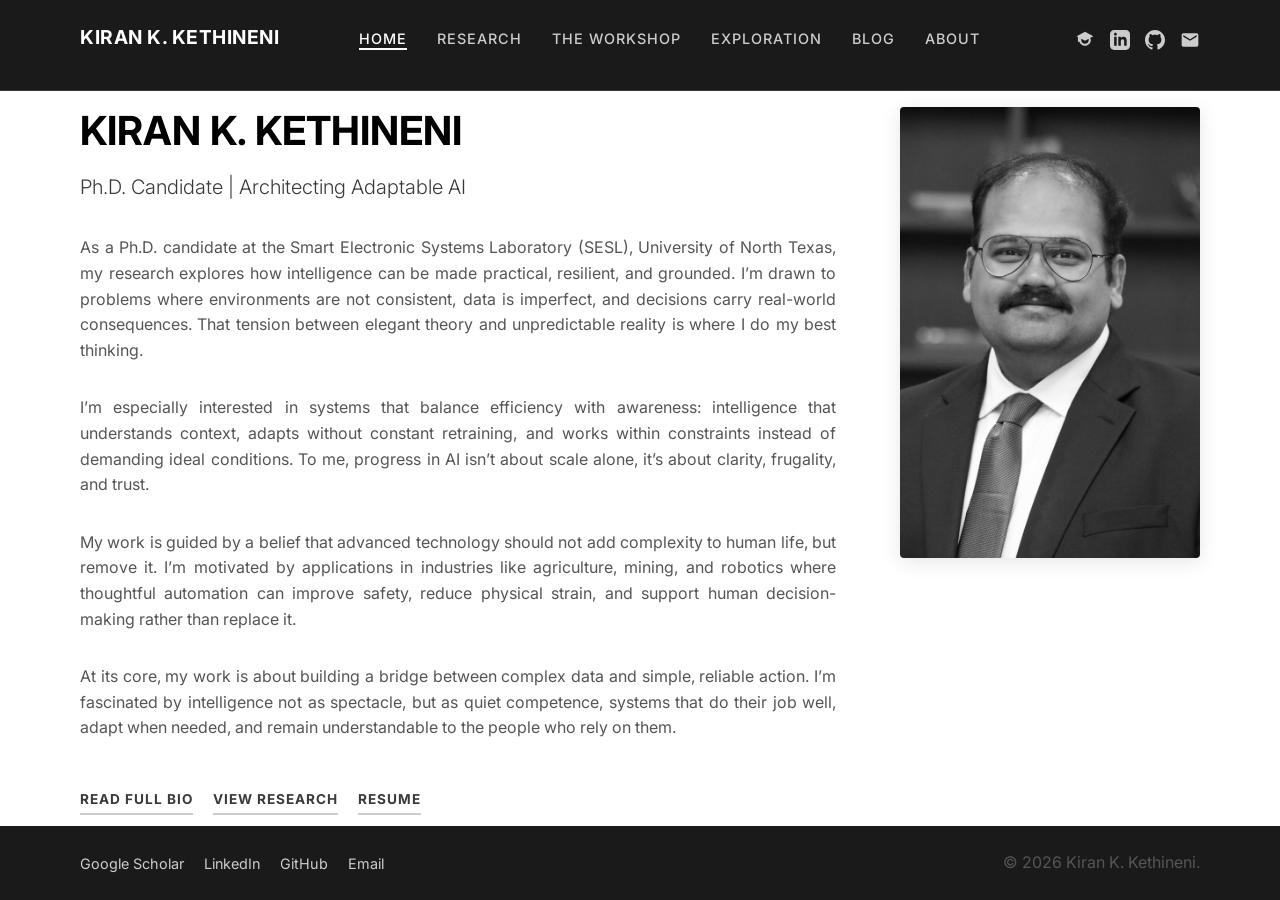
==== commit e75d864f: "KIRAN K. KETHINENI" ====
--- a/index.html
+++ b/index.html
@@ -75,7 +75,7 @@
         <section class="hero-layout">
 
             <div class="hero-text">
-                <h1>Kiran K. Kethineni</h1>
+                <h1>KIRAN K. KETHINENI</h1>
                 <p style="font-size: 1.25rem; color: var(--gray-700); margin-bottom: 2rem; font-weight: 300;">
                     Ph.D. Candidate | Architecting Adaptable AI
                 </p>
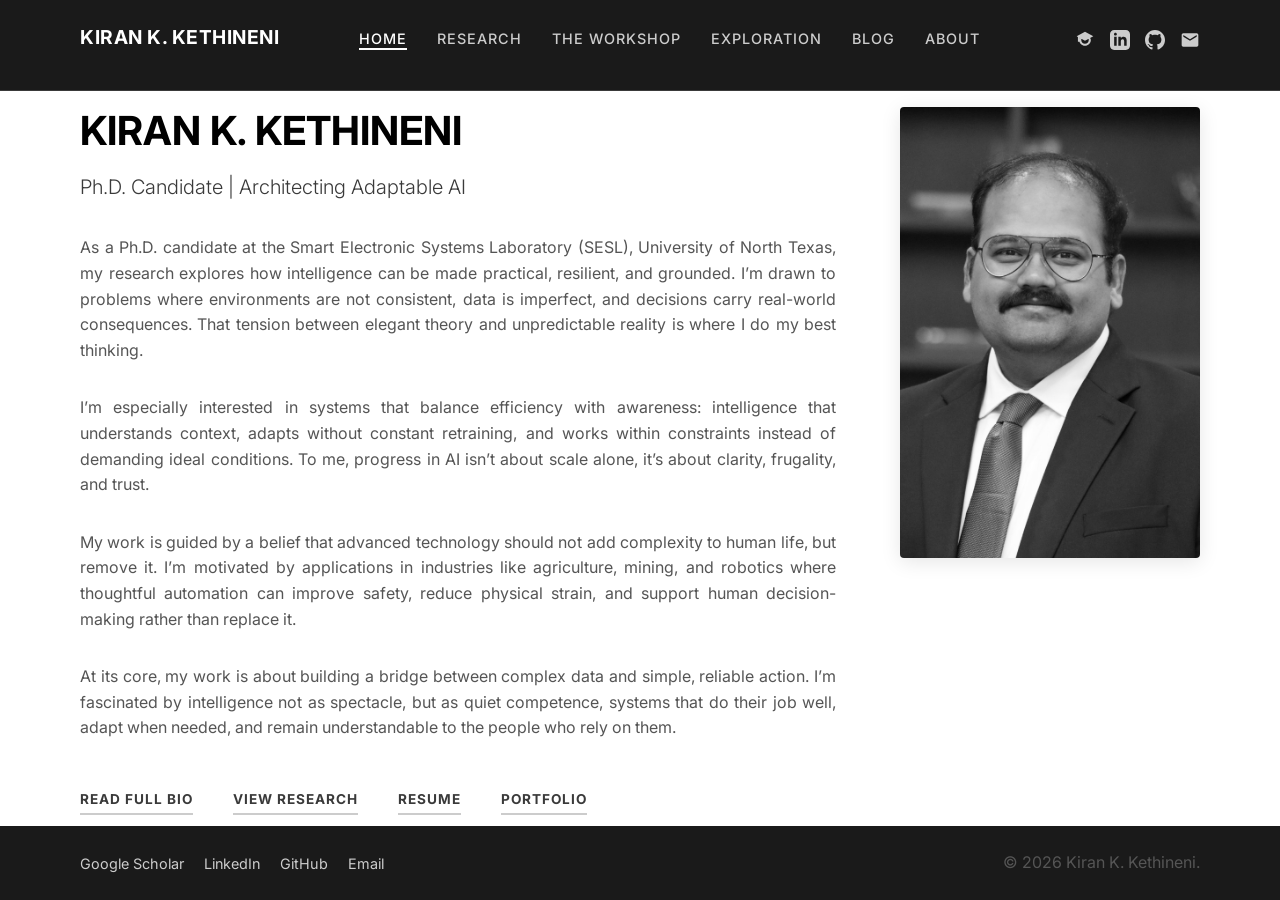
==== commit e41bf159: "Portfolio added" ====
--- a/index.html
+++ b/index.html
@@ -107,11 +107,11 @@
                     I’m fascinated by intelligence not as spectacle, but as quiet competence, systems that do their job
                     well, adapt when needed, and remain understandable to the people who rely on them.
                 </p>
-
-                <div class="flex" style="gap: 20px; flex-wrap: wrap;">
+                <div class="flex" style="gap: 40px; flex-wrap: wrap;">
                     <a href="about.html" class="btn-text">Read Full Bio</a>
                     <a href="research.html" class="btn-text">View Research</a>
                     <a href="KIRAN K KETHINENI.pdf" class="btn-text" target="_blank">Resume</a>
+                    <a href="KIRAN K KETHINENI Portfolio.pdf" class="btn-text" target="_blank">Portfolio</a>
                 </div>
             </div>
 
